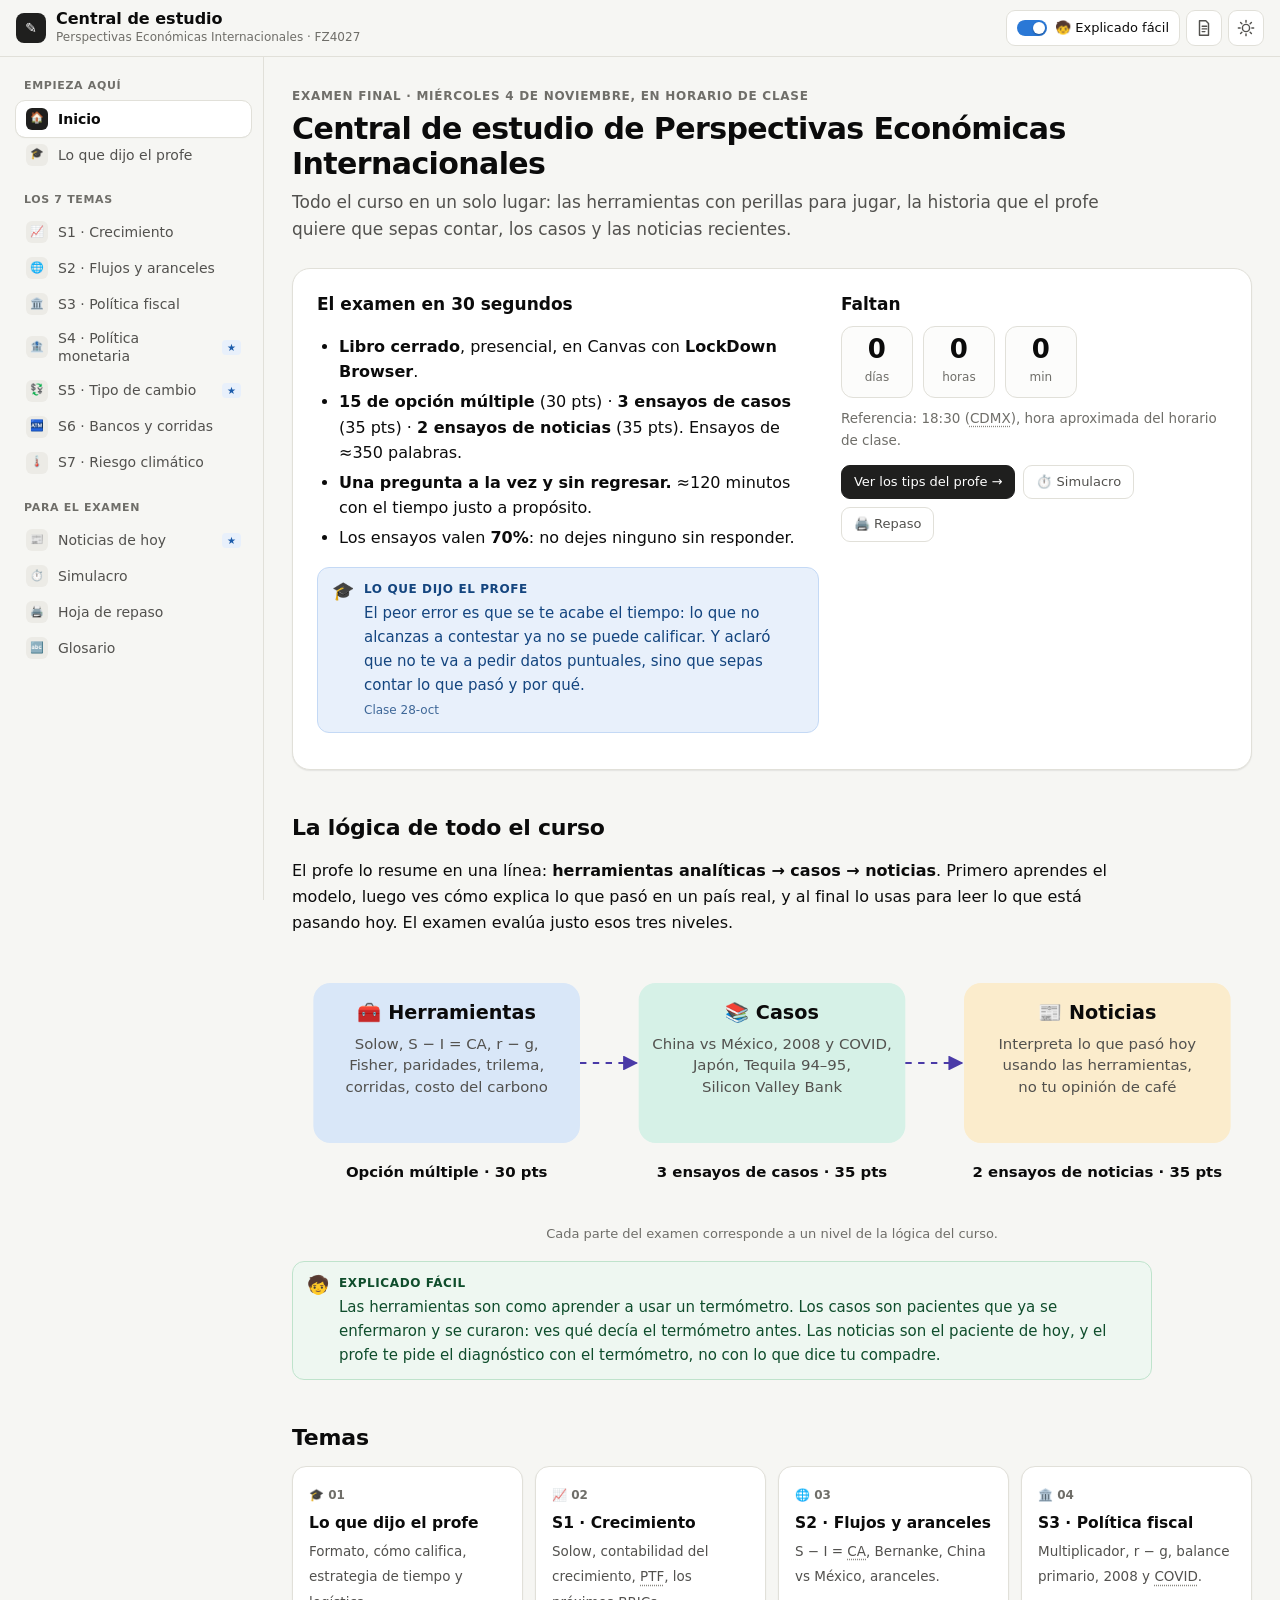
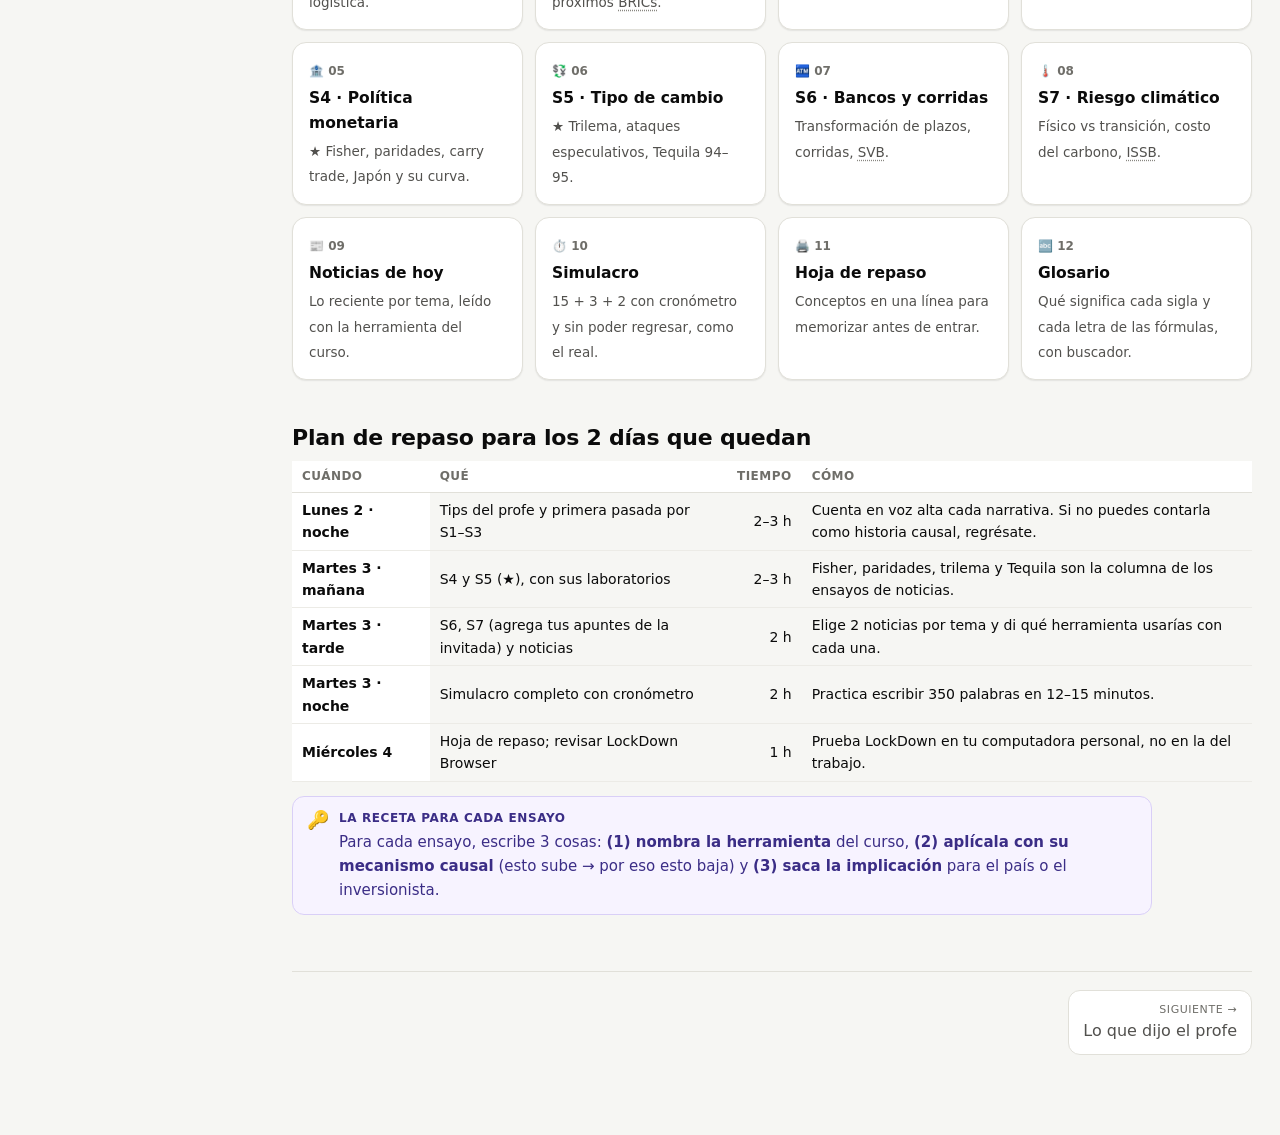
==== estudio.html @ ca7703e8 "Central de estudio de Perspectivas Económicas Internacionales Guía interactiva para el examen final " ====
<!doctype html>
<html lang="es"><head><meta charset="utf-8"><meta name="viewport" content="width=device-width,initial-scale=1">
<title>Central de estudio · Perspectivas Económicas Internacionales</title>
<meta name="robots" content="noindex,nofollow">
<meta name="description" content="Guía de estudio interactiva de Perspectivas Económicas Internacionales FZ4027 (MBA EGADE): crecimiento, flujos, política fiscal y monetaria, tipo de cambio, bancos y riesgo climático.">
<link rel="stylesheet" href="css/app.css?v=5">
<link rel="stylesheet" href="css/estudio.css?v=5">
<script>try{var t=localStorage.getItem('theme');if(t)document.documentElement.setAttribute('data-theme',t);}catch(e){}</script>
</head><body class="est">
<header class="topbar">
  <div class="tb-row" style="padding:0 16px">
    <button class="icon-btn menu-btn" id="bMenu" title="Menú" aria-label="Menú"><svg viewBox="0 0 20 20"><path d="M3 5h14M3 10h14M3 15h14"/></svg></button>
    <a class="brand" href="#/inicio" style="text-decoration:none;color:inherit"><span class="logo" aria-hidden="true">✎</span><div><b>Central de estudio</b><small>Perspectivas Económicas Internacionales · FZ4027</small></div></a>
    <span class="spacer"></span>
    <div class="tb-tools">
      <button class="tog" id="bKid" title="Mostrar u ocultar las explicaciones sencillas" aria-pressed="true"><span class="sw"></span><span>🧒 Explicado fácil</span></button>
      <a class="icon-btn" href="#/repaso" title="Hoja de repaso imprimible" aria-label="Hoja de repaso"><svg viewBox="0 0 20 20"><path d="M5 2h7l3 3v13H5z"/><path d="M8 8h5M8 11h5M8 14h3"/></svg></a>
      <button class="icon-btn" id="bTheme" title="Cambiar tema claro/oscuro" aria-label="Tema"><svg viewBox="0 0 20 20"><circle cx="10" cy="10" r="4"/><path d="M10 1.5v2M10 16.5v2M1.5 10h2M16.5 10h2M4 4l1.4 1.4M14.6 14.6 16 16M4 16l1.4-1.4M14.6 5.4 16 4"/></svg></button>
    </div>
  </div>
</header>
<div class="est-layout">
  <nav class="side" id="side" aria-label="Temas"></nav>
  <main class="main" id="main"></main>
</div>
<div class="scrim2" id="scrim2"></div>
<script src="assets/echarts.min.js"></script>
<script src="js/estudio/core.js?v=5"></script>
<script src="js/estudio/glosario_datos.js?v=5"></script>
<script src="js/estudio/glosario_motor.js?v=5"></script>
<script src="js/estudio/s00_inicio.js?v=5"></script>
<script src="js/estudio/s01_examen.js?v=5"></script>
<script src="js/estudio/s10_crecimiento.js?v=5"></script>
<script src="js/estudio/s20_flujos.js?v=5"></script>
<script src="js/estudio/s30_fiscal.js?v=5"></script>
<script src="js/estudio/s40_monetaria.js?v=5"></script>
<script src="js/estudio/s50_cambio.js?v=5"></script>
<script src="js/estudio/s60_bancos.js?v=5"></script>
<script src="js/estudio/s70_clima.js?v=5"></script>
<script src="js/estudio/s80_noticias.js?v=5"></script>
<script src="js/estudio/s90_simulacro.js?v=5"></script>
<script src="js/estudio/s95_repaso.js?v=5"></script>
<script src="js/estudio/s96_glosario.js?v=5"></script>
<script src="js/estudio/boot.js?v=5"></script>
</body></html>
---- css/app.css ----
/* ---------- tokens ---------- */
:root{color-scheme:light;
  --page:#f6f6f3;--surface:#fcfcfb;--card:#ffffff;--ink:#0b0b0b;--ink2:#52514e;--muted:#6f6e69;--axis:#898781;--line:#e1e0d9;--line2:#ecebe6;--grid:#ecebe6;
  --accent:#2a78d6;--accent-ink:#1c5cab;--accent-wash:#e8f0fb;--hover:#f3f2ee;--btn-on:#1f1f1e;--btn-on-ink:#ffffff;
  --note-bg:#fff7ed;--note-bd:#f6d7b0;--note-ink:#7c2d12;--shadow:0 1px 2px rgba(11,11,11,.05),0 1px 1px rgba(11,11,11,.03);--shadow-lg:0 12px 40px rgba(11,11,11,.18);
  --c1:#2a78d6;--c2:#eb6834;--c3:#1baf7a;--c4:#eda100;--c5:#4a3aa7;--c6:#e87ba4;--c7:#008300;--c8:#e34948;
  --seq0:#e8f0fb;--seq1:#1c5cab;--div-neg:#2a78d6;--div-mid:#f0efec;--div-pos:#e34948;--good:#006300;--bad:#b42318}
@media (prefers-color-scheme:dark){:root:not([data-theme="light"]){color-scheme:dark;
  --page:#0f0f0e;--surface:#1a1a19;--card:#1a1a19;--ink:#f6f5f1;--ink2:#c3c2b7;--muted:#9a9890;--axis:#8a8880;--line:#2f2f2c;--line2:#262624;--grid:#2c2c2a;
  --accent:#3987e5;--accent-ink:#86b6ef;--accent-wash:#16273d;--hover:#242422;--btn-on:#f3f2ee;--btn-on-ink:#141414;
  --note-bg:#2b2117;--note-bd:#5a3d1e;--note-ink:#f5c9a3;--shadow:0 1px 2px rgba(0,0,0,.4);--shadow-lg:0 12px 40px rgba(0,0,0,.6);
  --c1:#3987e5;--c2:#d95926;--c3:#199e70;--c4:#c98500;--c5:#9085e9;--c6:#d55181;--c7:#008300;--c8:#e66767;
  --seq0:#1f2833;--seq1:#86b6ef;--div-neg:#3987e5;--div-mid:#383835;--div-pos:#e66767;--good:#0ca30c;--bad:#f97066}}
:root[data-theme="dark"]{color-scheme:dark;
  --page:#0f0f0e;--surface:#1a1a19;--card:#1a1a19;--ink:#f6f5f1;--ink2:#c3c2b7;--muted:#9a9890;--axis:#8a8880;--line:#2f2f2c;--line2:#262624;--grid:#2c2c2a;
  --accent:#3987e5;--accent-ink:#86b6ef;--accent-wash:#16273d;--hover:#242422;--btn-on:#f3f2ee;--btn-on-ink:#141414;
  --note-bg:#2b2117;--note-bd:#5a3d1e;--note-ink:#f5c9a3;--shadow:0 1px 2px rgba(0,0,0,.4);--shadow-lg:0 12px 40px rgba(0,0,0,.6);
  --c1:#3987e5;--c2:#d95926;--c3:#199e70;--c4:#c98500;--c5:#9085e9;--c6:#d55181;--c7:#008300;--c8:#e66767;
  --seq0:#1f2833;--seq1:#86b6ef;--div-neg:#3987e5;--div-mid:#383835;--div-pos:#e66767;--good:#0ca30c;--bad:#f97066}

/* ---------- base ---------- */
*{box-sizing:border-box}html{scroll-behavior:smooth;scroll-padding-top:calc(var(--hdr,110px) + 12px)}
body{margin:0;background:var(--page);color:var(--ink);font:15px/1.5 system-ui,-apple-system,"Segoe UI",Roboto,sans-serif;-webkit-font-smoothing:antialiased;overflow-x:hidden}
.wrap{max-width:1360px;margin:0 auto;padding-left:16px;padding-right:16px}
a{color:var(--accent-ink)}
button{font:inherit;color:inherit}
h2{font-size:20px;line-height:1.3;margin:40px 0 4px;letter-spacing:-.01em}
h3{font-size:15px;margin:22px 0 10px;color:var(--ink2);font-weight:600}
.sub{color:var(--ink2);margin:0 0 14px;font-size:14px;max-width:80ch}
.hide{display:none!important}
.tag{display:inline-block;font-size:11px;line-height:1;padding:3px 6px;border-radius:5px;background:var(--accent-wash);color:var(--accent-ink);font-weight:600;vertical-align:1px}
.num{font-variant-numeric:tabular-nums}

/* ---------- top bar ---------- */
.topbar{position:sticky;top:0;z-index:30;background:color-mix(in srgb,var(--page) 88%,transparent);backdrop-filter:saturate(1.4) blur(10px);border-bottom:1px solid var(--line)}
.tb-row{display:flex;align-items:center;gap:12px;min-height:56px}
.brand{display:flex;align-items:center;gap:10px;flex:none}.brand b{display:block;font-size:16px;line-height:1.2}.brand small{display:block;color:var(--muted);font-size:12px}
.logo{width:30px;height:30px;border-radius:8px;display:grid;place-items:center;background:var(--btn-on);color:var(--btn-on-ink);font-size:14px}
.tabs{display:flex;gap:2px;margin:0 auto;padding:3px;background:var(--line2);border-radius:10px;overflow-x:auto;scrollbar-width:none;max-width:100%}
.tabs::-webkit-scrollbar{display:none}
.tabs button{border:0;background:transparent;padding:7px 14px;border-radius:8px;cursor:pointer;white-space:nowrap;font-size:14px;color:var(--ink2)}
.tabs button:hover{color:var(--ink)}
.tabs button.on{background:var(--card);color:var(--ink);font-weight:600;box-shadow:var(--shadow)}
.tabs .new{font-size:10px;font-weight:700;letter-spacing:.04em;text-transform:uppercase;color:var(--accent-ink);background:var(--accent-wash);border-radius:4px;padding:2px 5px;margin-right:6px;vertical-align:1px}
.tb-tools{display:flex;gap:6px;flex:none}
.icon-btn{width:36px;height:36px;display:grid;place-items:center;border:1px solid var(--line);border-radius:9px;background:var(--card);cursor:pointer;color:var(--ink2);font-size:16px}
.icon-btn:hover{color:var(--ink);background:var(--hover)}
.icon-btn svg{width:18px;height:18px;fill:none;stroke:currentColor;stroke-width:1.6;stroke-linecap:round;stroke-linejoin:round}
.tb-sub{min-height:48px;gap:10px;flex-wrap:wrap;padding-top:2px;padding-bottom:8px}
.tb-sub:empty{display:none}
.ctl{display:flex;align-items:center;gap:8px;font-size:13px;color:var(--muted)}
.seg{display:inline-flex;border:1px solid var(--line);border-radius:9px;background:var(--card);padding:2px;gap:2px}
.seg button{border:0;background:transparent;padding:5px 10px;border-radius:7px;cursor:pointer;font-size:13px;color:var(--ink2);display:inline-flex;align-items:center;gap:6px;white-space:nowrap}
.seg button:hover{background:var(--hover);color:var(--ink)}
.seg button.on{background:var(--btn-on);color:var(--btn-on-ink);font-weight:600}
.seg button:disabled{opacity:.35;cursor:not-allowed;background:transparent}
.seg svg{width:16px;height:16px;fill:none;stroke:currentColor;stroke-width:1.6;stroke-linecap:round;stroke-linejoin:round;flex:none}
.tog{display:inline-flex;align-items:center;gap:8px;border:1px solid var(--line);border-radius:9px;padding:5px 10px;background:var(--card);font-size:13px;cursor:pointer;user-select:none;color:var(--ink2);white-space:nowrap}
.tog .sw{width:30px;height:16px;border-radius:8px;background:var(--line);position:relative;transition:background .15s;flex:none}
.tog .sw::after{content:"";position:absolute;top:2px;left:2px;width:12px;height:12px;border-radius:50%;background:#fff;box-shadow:0 1px 2px rgba(0,0,0,.3);transition:left .15s}
.tog.on{color:var(--ink)}.tog.on .sw{background:var(--accent)}.tog.on .sw::after{left:16px}
select.sel{font:inherit;font-size:13px;color:var(--ink);background:var(--card);border:1px solid var(--line);border-radius:9px;padding:6px 28px 6px 10px;appearance:none;cursor:pointer;
  background-image:linear-gradient(45deg,transparent 50%,var(--muted) 50%),linear-gradient(135deg,var(--muted) 50%,transparent 50%);background-position:calc(100% - 15px) 52%,calc(100% - 10px) 52%;background-size:5px 5px;background-repeat:no-repeat;max-width:100%}
.spacer{flex:1}
.lbl-s{display:inline}
@media(max-width:1100px){.tb-row:first-child{flex-wrap:wrap;padding-top:8px;padding-bottom:8px;row-gap:8px}.tabs{order:3;margin:0;width:100%}.tb-tools{margin-left:auto}}
@media(max-width:720px){.seg .lbl-s{display:none}.seg button{padding:6px 8px}
  .tb-sub{flex-wrap:nowrap;overflow-x:auto;scrollbar-width:none;min-height:44px;padding-bottom:6px}.tb-sub::-webkit-scrollbar{display:none}.tb-sub .spacer{display:none}
  .brand small{display:none}.tb-row:first-child{row-gap:6px;padding-top:6px;padding-bottom:6px}.icon-btn{width:32px;height:32px}.hero h1{font-size:22px}h2{font-size:18px;margin-top:32px}}

/* ---------- page header / sections ---------- */
.hero{padding:22px 0 4px}
.hero h1{font-size:26px;margin:0 0 6px;letter-spacing:-.02em;line-height:1.2}
.toc{display:flex;gap:6px;flex-wrap:wrap;margin:10px 0 0}
.toc a{font-size:13px;text-decoration:none;color:var(--ink2);border:1px solid var(--line);background:var(--card);border-radius:999px;padding:4px 11px}
.toc a:hover{color:var(--ink);border-color:var(--axis)}
.chips{display:grid;grid-template-columns:repeat(auto-fill,minmax(220px,1fr));gap:8px;margin:14px 0 6px}
.chip{display:flex;align-items:center;gap:10px;background:var(--card);border:1px solid var(--line);border-radius:10px;padding:9px 12px;min-width:0}
.chip b{font-size:14px;white-space:nowrap}.chip span{color:var(--muted);font-size:12px;overflow:hidden;text-overflow:ellipsis;white-space:nowrap}
.sw-dot{width:12px;height:12px;border-radius:3px;flex:none;display:inline-block}
.sw-dot.co{border-radius:50%;}
.note{background:var(--note-bg);border:1px solid var(--note-bd);border-radius:10px;padding:10px 14px;font-size:14px;color:var(--note-ink);margin:12px 0}

/* ---------- cards ---------- */
.card{background:var(--card);border:1px solid var(--line);border-radius:12px;box-shadow:var(--shadow);min-width:0;display:flex;flex-direction:column}
.card-h{display:flex;flex-wrap:wrap;align-items:flex-start;gap:6px 8px;padding:12px 12px 0 14px}
.card-t{flex:1 1 230px;min-width:0}
.card-t b{display:block;font-size:15px;line-height:1.3}
.card-t button.lnk{all:unset;cursor:pointer;font-weight:600;font-size:15px;line-height:1.3;border-bottom:1px dashed var(--axis)}
.card-t button.lnk:hover{color:var(--accent-ink);border-color:var(--accent-ink)}
.card-t small{display:block;color:var(--muted);font-size:12px;margin-top:2px}
.card-a{display:flex;gap:4px;flex:none;align-items:center;margin-left:auto}
.card-a .seg button{padding:4px 6px}
.mini{width:28px;height:28px;display:grid;place-items:center;border:1px solid transparent;border-radius:7px;background:transparent;cursor:pointer;color:var(--muted)}
.mini:hover{background:var(--hover);color:var(--ink);border-color:var(--line)}
.mini svg{width:16px;height:16px;fill:none;stroke:currentColor;stroke-width:1.6;stroke-linecap:round;stroke-linejoin:round}
.chart{width:100%;position:relative}
.card-f{padding:0 14px 12px;font-size:13px;color:var(--ink2)}
.card-f .insight{margin:0}
.badge-n{display:inline-block;margin:6px 14px 0;font-size:11px;color:var(--muted);border:1px dashed var(--line);border-radius:6px;padding:2px 6px}
.grid{display:grid;grid-template-columns:repeat(auto-fill,minmax(300px,1fr));gap:12px}
.grid2{display:grid;grid-template-columns:repeat(auto-fit,minmax(min(100%,520px),1fr));gap:12px}
.stack>*+*{margin-top:12px}
.menu{position:relative}
.menu-pop{position:absolute;right:0;top:32px;z-index:15;background:var(--card);border:1px solid var(--line);border-radius:10px;box-shadow:var(--shadow-lg);padding:4px;min-width:210px;display:none}
.menu-pop.open{display:block}
.menu-pop button{display:flex;width:100%;gap:8px;align-items:center;border:0;background:transparent;padding:8px 10px;border-radius:7px;cursor:pointer;font-size:13px;text-align:left;color:var(--ink)}
.menu-pop button:hover{background:var(--hover)}
.menu-pop hr{border:0;border-top:1px solid var(--line);margin:4px}
.menu-pop .mh{font-size:11px;color:var(--muted);padding:6px 10px 2px;text-transform:uppercase;letter-spacing:.05em}
.menu-pop button.on{font-weight:600}
.menu-pop button.on::after{content:"✓";margin-left:auto;color:var(--accent-ink)}

/* ---------- tables ---------- */
.tbl{overflow:auto;max-height:72vh;border-radius:12px}
table{border-collapse:collapse;width:100%;font-size:13px}
th,td{padding:7px 10px;border-bottom:1px solid var(--line2);text-align:right;white-space:nowrap;font-variant-numeric:tabular-nums}
th:first-child,td:first-child{text-align:left;position:sticky;left:0;background:var(--card);z-index:1}
th{background:var(--card);position:sticky;top:0;z-index:2;color:var(--ink2);font-weight:600;font-size:12px}
th:first-child{z-index:3}
tr.cat td{background:var(--line2);font-weight:700;text-align:left;font-size:12px;color:var(--ink2);text-transform:uppercase;letter-spacing:.04em}
td button.it,th button.it{all:unset;cursor:pointer;border-bottom:1px dashed var(--axis)}td button.it:hover,th button.it:hover{color:var(--accent-ink)}
.th-sw{display:inline-block;width:8px;height:8px;border-radius:2px;margin-right:6px;vertical-align:0}
.bdg{display:inline-block;padding:2px 9px;border-radius:999px;font-weight:600;font-size:12px;border:1px solid var(--line);background:var(--card)}

/* ---------- comparador ---------- */
.lab{display:grid;grid-template-columns:320px minmax(0,1fr);gap:14px;align-items:start;margin-top:14px}
.lab-side{position:sticky;top:calc(var(--hdr,60px) + 12px);max-height:calc(100vh - var(--hdr,60px) - 24px);overflow:auto;display:flex;flex-direction:column;gap:12px;padding-bottom:4px}
.panel{background:var(--card);border:1px solid var(--line);border-radius:12px;padding:12px 14px}
.panel h4{margin:0 0 8px;font-size:12px;text-transform:uppercase;letter-spacing:.05em;color:var(--muted);display:flex;align-items:center;gap:6px}
.panel h4 .spacer{flex:1}
.panel h4 button{all:unset;cursor:pointer;color:var(--accent-ink);font-size:12px;text-transform:none;letter-spacing:0}
.ents{display:grid;grid-template-columns:1fr 1fr;gap:6px}
.ent{display:flex;align-items:center;gap:8px;padding:7px 9px;border:1px solid var(--line);border-radius:9px;background:var(--card);cursor:pointer;font-size:13px;user-select:none;min-width:0}
.ent span{overflow:hidden;text-overflow:ellipsis;white-space:nowrap}
.ent:hover{border-color:var(--axis)}
.ent.on{border-color:var(--ink);box-shadow:inset 0 0 0 1px var(--ink);font-weight:600}
.ent:not(.on) .sw-dot{opacity:.35}
.presets{display:flex;flex-wrap:wrap;gap:6px}
.pill{border:1px solid var(--line);background:var(--card);border-radius:999px;padding:4px 10px;font-size:12px;cursor:pointer;color:var(--ink2)}
.pill:hover{border-color:var(--axis);color:var(--ink)}
.pill.on{background:var(--btn-on);color:var(--btn-on-ink);border-color:var(--btn-on)}
.items{display:flex;flex-direction:column;gap:2px;max-height:none}
.items details{border-top:1px solid var(--line2)}
.items summary{cursor:pointer;padding:7px 0;font-size:13px;font-weight:600;color:var(--ink2);list-style:none;display:flex;align-items:center;gap:6px}
.items summary::before{content:"▸";font-size:10px;color:var(--muted);transition:transform .15s}
.items details[open] summary::before{transform:rotate(90deg)}
.items summary .cnt{margin-left:auto;font-weight:400;color:var(--muted);font-size:12px}
.items label{display:flex;align-items:center;gap:8px;font-size:13px;padding:4px 2px 4px 14px;cursor:pointer;border-radius:6px}
.items label:hover{background:var(--hover)}
.items label.na{color:var(--muted);cursor:not-allowed}
.items input{accent-color:var(--accent);margin:0}
.lab-main{min-width:0;display:flex;flex-direction:column;gap:12px}
.lab-bar{display:flex;flex-wrap:wrap;gap:8px;align-items:center}
.find{display:flex;flex-direction:column;gap:6px}
.find .rw{display:flex;gap:8px;align-items:baseline;font-size:13px}
.find .rw b{min-width:0}
.dev-bar{height:8px;border-radius:4px;background:var(--line2);position:relative;flex:1;min-width:60px}
.dev-bar i{position:absolute;top:0;bottom:0;border-radius:4px}
@media(max-width:960px){.lab{grid-template-columns:1fr}.lab-side{position:static;max-height:none}}

/* ---------- drawer ---------- */
.scrim{position:fixed;inset:0;background:rgba(0,0,0,.28);z-index:40;opacity:0;pointer-events:none;transition:opacity .2s}
.scrim.open{opacity:1;pointer-events:auto}
.drawer{position:fixed;top:0;right:0;bottom:0;width:min(560px,100vw);background:var(--surface);z-index:50;box-shadow:var(--shadow-lg);transform:translateX(102%);transition:transform .25s ease;display:flex;flex-direction:column;border-left:1px solid var(--line)}
.drawer.open{transform:none}
.dr-head{display:flex;align-items:center;gap:8px;padding:10px 12px;border-bottom:1px solid var(--line)}
.dr-title{flex:1;min-width:0;font-weight:600;font-size:15px;overflow:hidden;text-overflow:ellipsis;white-space:nowrap}
.dr-body{overflow:auto;padding:16px 18px 40px;font-size:14px}
.dr-body h5{font-size:12px;text-transform:uppercase;letter-spacing:.05em;color:var(--muted);margin:20px 0 6px}
.dr-body p{margin:0 0 8px;color:var(--ink2)}
.dr-kicker{font-size:12px;color:var(--muted);margin-bottom:4px}
.dr-name{font-size:22px;font-weight:700;letter-spacing:-.01em;margin:0 0 4px;line-height:1.25}
.formula{background:var(--card);border:1px solid var(--line);border-radius:10px;padding:14px;font-size:15px;color:var(--ink);text-align:center;line-height:1.8;overflow-x:auto}
.frac{display:inline-flex;flex-direction:column;vertical-align:middle;text-align:center;margin:0 4px;line-height:1.35}
.frac>span:first-child{border-bottom:1.5px solid currentColor;padding:0 6px 2px}.frac>span:last-child{padding:2px 6px 0}
.rel{display:flex;flex-wrap:wrap;gap:6px}
.callout{border-left:3px solid var(--accent);background:var(--accent-wash);padding:10px 12px;border-radius:0 8px 8px 0;color:var(--ink);margin:8px 0}
.callout p{color:var(--ink)}
.dr-body table{font-size:12.5px}
.dr-body .tbl{border:1px solid var(--line);max-height:none;background:var(--card)}
.gloss-list{display:flex;flex-direction:column}
.gloss-list button{all:unset;cursor:pointer;padding:8px 6px;border-bottom:1px solid var(--line2);display:flex;gap:8px;align-items:baseline}
.gloss-list button:hover{background:var(--hover)}
.gloss-list small{color:var(--muted);margin-left:auto;font-size:12px;white-space:nowrap}
.search{width:100%;font:inherit;padding:9px 12px;border:1px solid var(--line);border-radius:9px;background:var(--card);color:var(--ink);margin-bottom:10px}
.foot{color:var(--muted);font-size:13px;padding-top:28px;padding-bottom:48px}
@media (prefers-reduced-motion:reduce){*{transition:none!important;scroll-behavior:auto!important}}
.pick>summary{cursor:pointer;font-size:13px;color:var(--accent-ink);padding:4px 0;list-style:none}
.pick>summary::-webkit-details-marker,.items summary::-webkit-details-marker{display:none}
.pick[open]>summary{color:var(--muted)}
.dr-body th{white-space:normal;vertical-align:bottom;line-height:1.3}.dr-body th,.dr-body td{padding:6px 7px}.dr-body td:last-child{white-space:normal}
/* tipos no disponibles: icono en trama de semitono (halftone) */
.seg button:disabled,.menu-pop button:disabled{opacity:.55;cursor:not-allowed;background:transparent!important;color:var(--muted)}
.seg button:disabled svg,.menu-pop button:disabled svg{-webkit-mask:radial-gradient(circle,#000 .95px,transparent 1.15px) 0 0/2.6px 2.6px;mask:radial-gradient(circle,#000 .95px,transparent 1.15px) 0 0/2.6px 2.6px;stroke-width:2.4}
.seg button:disabled .lbl-s{text-decoration:line-through;text-decoration-color:var(--line)}
.menu-pop button:disabled:hover{background:transparent}
/* exportar imagen */
.modal{position:fixed;inset:0;z-index:60;background:rgba(0,0,0,.4);display:none;align-items:center;justify-content:center;padding:16px}
.modal.open{display:flex}
.modal-c{background:var(--surface);border:1px solid var(--line);border-radius:14px;box-shadow:var(--shadow-lg);width:min(1100px,100%);max-height:calc(100vh - 32px);display:flex;flex-direction:column;overflow:hidden}
.exp-b{display:grid;grid-template-columns:minmax(0,1fr) 300px;gap:16px;padding:16px;overflow:auto}
.exp-prev{display:flex;align-items:center;justify-content:center;background:var(--line2);border-radius:10px;padding:12px;min-height:240px}
.exp-prev img{max-width:100%;max-height:64vh;box-shadow:0 2px 12px rgba(0,0,0,.18);border-radius:4px}
.exp-prev.chk{background:repeating-conic-gradient(#cfcfcb 0 25%,#f4f4f1 0 50%) 0 0/16px 16px}
.exp-o{display:flex;flex-direction:column;gap:8px}
.exp-o .seg{flex-wrap:wrap}
@media(max-width:760px){.exp-b{grid-template-columns:1fr}}
---- css/estudio.css ----
/* Central de estudio — estilos propios. Se carga DESPUÉS de css/app.css (de ahí salen tokens, topbar, .seg, .tog, .icon-btn, .frac). */
:root{--side:264px;--read:860px;--kid-bg:#eef7f1;--kid-bd:#bfe3cc;--kid-ink:#0f4d2c;--warn-bg:#fdf0ef;--warn-bd:#f3c4c0;--warn-ink:#8a1c14;
  --tip-bg:var(--accent-wash);--tip-bd:#c4d9f5;--tip-ink:#14457f;--key-bg:#f7f3ff;--key-bd:#d9cff7;--key-ink:#3b2d86}
@media (prefers-color-scheme:dark){:root:not([data-theme="light"]){--kid-bg:#14251b;--kid-bd:#24513a;--kid-ink:#a6e3bf;--warn-bg:#2a1615;--warn-bd:#5c2622;--warn-ink:#f6b0a8;
  --tip-bd:#24476f;--tip-ink:#a9cbf5;--key-bg:#1e1a33;--key-bd:#3c3370;--key-ink:#cbc2fa}}
:root[data-theme="dark"]{--kid-bg:#14251b;--kid-bd:#24513a;--kid-ink:#a6e3bf;--warn-bg:#2a1615;--warn-bd:#5c2622;--warn-ink:#f6b0a8;
  --tip-bd:#24476f;--tip-ink:#a9cbf5;--key-bg:#1e1a33;--key-bd:#3c3370;--key-ink:#cbc2fa}

body.est{font-size:16px;line-height:1.6}
.est .topbar .tb-row{min-height:56px}
.est-layout{display:grid;grid-template-columns:var(--side) minmax(0,1fr);gap:0;max-width:1440px;margin:0 auto}
/* ---------- sidebar ---------- */
.side{position:sticky;top:57px;height:calc(100vh - 57px);overflow-y:auto;padding:16px 12px 40px 16px;border-right:1px solid var(--line);scrollbar-width:thin}
.side h6{font-size:11px;text-transform:uppercase;letter-spacing:.06em;color:var(--muted);margin:18px 8px 6px;font-weight:700}
.side h6:first-child{margin-top:4px}
.side a{display:flex;align-items:center;gap:10px;padding:7px 10px;border-radius:9px;text-decoration:none;color:var(--ink2);font-size:14px;line-height:1.3}
.side a:hover{background:var(--hover);color:var(--ink)}
.side a.on{background:var(--card);color:var(--ink);font-weight:600;box-shadow:var(--shadow);outline:1px solid var(--line)}
.side a .n{width:22px;height:22px;border-radius:6px;display:grid;place-items:center;font-size:11px;font-weight:700;background:var(--line2);color:var(--ink2);flex:none}
.side a.on .n{background:var(--btn-on);color:var(--btn-on-ink)}
.side a .dot{margin-left:auto;font-size:10px;font-weight:700;color:var(--accent-ink);background:var(--accent-wash);border-radius:4px;padding:1px 5px}
.side a .dot.no{color:var(--muted);background:var(--line2)}
.menu-btn{display:none}
@media(max-width:980px){.est-layout{grid-template-columns:minmax(0,1fr)}.menu-btn{display:grid}
  .side{position:fixed;z-index:45;left:0;top:0;bottom:0;height:100vh;width:min(300px,86vw);background:var(--surface);transform:translateX(-102%);transition:transform .2s ease;box-shadow:var(--shadow-lg)}
  .side.open{transform:none}}
.scrim2{position:fixed;inset:0;background:rgba(0,0,0,.35);z-index:44;display:none}.scrim2.on{display:block}

/* ---------- main content ---------- */
.main{min-width:0;padding:8px 28px 80px}
@media(max-width:720px){.main{padding:4px 16px 60px}}
.sec-head{max-width:var(--read);padding:22px 0 6px}
.sec-head .kicker{font-size:12px;font-weight:700;letter-spacing:.06em;text-transform:uppercase;color:var(--muted);display:flex;gap:8px;align-items:center;flex-wrap:wrap}
.sec-head h1{font-size:30px;line-height:1.15;letter-spacing:-.02em;margin:6px 0 8px}
.sec-head .lead{font-size:17px;color:var(--ink2);margin:0}
@media(max-width:720px){.sec-head h1{font-size:24px}.sec-head .lead{font-size:15.5px}}
.badge{display:inline-flex;align-items:center;gap:5px;font-size:11px;font-weight:700;letter-spacing:.02em;border-radius:999px;padding:3px 9px;text-transform:none}
.badge.in{background:var(--accent-wash);color:var(--accent-ink)}
.badge.star{background:#fff1d6;color:#7a4b00}.est [data-theme="dark"] .badge.star{background:#3a2a0c}
@media (prefers-color-scheme:dark){:root:not([data-theme="light"]) .badge.star{background:#3a2a0c;color:#f6cf86}}
:root[data-theme="dark"] .badge.star{background:#3a2a0c;color:#f6cf86}
.badge.out{background:var(--line2);color:var(--muted)}
.prose{max-width:var(--read)}
.prose p,.prose li{max-width:76ch}
.main h2{font-size:22px;margin:44px 0 8px;letter-spacing:-.01em;scroll-margin-top:80px}
.main h3{font-size:17px;margin:28px 0 8px;color:var(--ink);font-weight:650}
.main h2 .hn{color:var(--muted);font-weight:600;margin-right:6px}
.main ul,.main ol{padding-left:22px}.main li{margin:4px 0}
.muted{color:var(--muted)}.small{font-size:13.5px}
.good{color:var(--good)}.bad{color:var(--bad)}
hr.sep{border:0;border-top:1px solid var(--line);margin:36px 0}

/* ---------- callouts ---------- */
.co{border-radius:12px;padding:12px 16px 12px 46px;margin:14px 0;position:relative;max-width:var(--read);font-size:15px;border:1px solid}
.co::before{position:absolute;left:14px;top:11px;font-size:18px;line-height:1.3}
.co>b:first-child{display:block;font-size:12px;text-transform:uppercase;letter-spacing:.05em;margin-bottom:2px}
.co p{margin:4px 0}
.co.tip{background:var(--tip-bg);border-color:var(--tip-bd);color:var(--tip-ink)}.co.tip::before{content:"🎓"}
.co.warn{background:var(--warn-bg);border-color:var(--warn-bd);color:var(--warn-ink)}.co.warn::before{content:"⚠️"}
.co.kid{background:var(--kid-bg);border-color:var(--kid-bd);color:var(--kid-ink)}.co.kid::before{content:"🧒"}
.co.key{background:var(--key-bg);border-color:var(--key-bd);color:var(--key-ink)}.co.key::before{content:"🔑"}
.co.note{background:var(--note-bg);border-color:var(--note-bd);color:var(--note-ink)}.co.note::before{content:"📝"}
.co q{font-style:italic}.co q::before{content:"“"}.co q::after{content:"”"}
.co .src{display:block;font-size:12px;opacity:.8;margin-top:4px}
body.kid-off .co.kid{display:none}

/* ---------- formula ---------- */
.formula{display:flex;align-items:center;flex-wrap:wrap;gap:6px 10px;background:var(--card);border:1px solid var(--line);border-left:4px solid var(--accent);border-radius:10px;padding:12px 16px;margin:12px 0;font-size:17px;max-width:var(--read);overflow-x:auto}
.formula .eq{font-weight:700}
.formula .nm{font-size:12px;color:var(--muted);width:100%;text-transform:uppercase;letter-spacing:.05em;font-weight:700}
.formula small{font-size:13px;color:var(--muted)}

/* ---------- cards & grids ---------- */
.card2{background:var(--card);border:1px solid var(--line);border-radius:14px;padding:16px 18px;box-shadow:var(--shadow);min-width:0}
.card2>h3:first-child,.card2>h4:first-child{margin-top:0}
.card2 h4{margin:0 0 6px;font-size:15px}
.g2{display:grid;grid-template-columns:repeat(2,minmax(0,1fr));gap:14px;margin:14px 0}
.g3{display:grid;grid-template-columns:repeat(3,minmax(0,1fr));gap:14px;margin:14px 0}
.g4{display:grid;grid-template-columns:repeat(4,minmax(0,1fr));gap:12px;margin:14px 0}
@media(max-width:1100px){.g4{grid-template-columns:repeat(2,minmax(0,1fr))}.g3{grid-template-columns:repeat(2,minmax(0,1fr))}}
@media(max-width:720px){.g2,.g3,.g4{grid-template-columns:minmax(0,1fr)}}
.wide{max-width:1180px}

/* ---------- concept block (ficha) ---------- */
.concept{background:var(--card);border:1px solid var(--line);border-radius:16px;padding:18px 20px;margin:20px 0;box-shadow:var(--shadow);max-width:1180px;scroll-margin-top:80px}
.concept>header{display:flex;align-items:baseline;gap:10px;flex-wrap:wrap;margin-bottom:6px}
.concept>header h3{margin:0;font-size:20px}
.concept .cols{display:grid;grid-template-columns:minmax(0,1.05fr) minmax(0,1fr);gap:22px;align-items:start}
@media(max-width:900px){.concept .cols{grid-template-columns:minmax(0,1fr)}}
.concept .co,.concept .formula{max-width:none}

/* ---------- figures / illustrations ---------- */
.fig{margin:16px 0;max-width:var(--read)}
.fig.full{max-width:1180px}
.fig svg{width:100%;height:auto;display:block}
.fig figcaption{font-size:13px;color:var(--muted);margin-top:6px;text-align:center}
/* clases de color para SVG inline (las variables CSS no funcionan como atributos de presentación) */
.ill text{fill:var(--ink);font-family:system-ui,-apple-system,"Segoe UI",Roboto,sans-serif}
.ill .t2{fill:var(--ink2)}.ill .tm{fill:var(--muted)}.ill .tw{fill:#fff}
.ill .ln{stroke:var(--ink2);fill:none;stroke-width:2}.ill .lnm{stroke:var(--axis);fill:none;stroke-width:1.5}.ill .dash{stroke-dasharray:5 4}
.ill .bg{fill:var(--card)}.ill .bg2{fill:var(--line2)}.ill .bd{stroke:var(--line);fill:var(--card);stroke-width:1.5}
.ill .f1{fill:var(--c1)}.ill .f2{fill:var(--c2)}.ill .f3{fill:var(--c3)}.ill .f4{fill:var(--c4)}.ill .f5{fill:var(--c5)}.ill .f6{fill:var(--c6)}.ill .f7{fill:var(--c7)}.ill .f8{fill:var(--c8)}
.ill .s1{stroke:var(--c1)}.ill .s2{stroke:var(--c2)}.ill .s3{stroke:var(--c3)}.ill .s4{stroke:var(--c4)}.ill .s5{stroke:var(--c5)}.ill .s6{stroke:var(--c6)}.ill .s7{stroke:var(--c7)}.ill .s8{stroke:var(--c8)}
.ill .w1{fill:color-mix(in srgb,var(--c1) 18%,var(--card))}.ill .w2{fill:color-mix(in srgb,var(--c2) 18%,var(--card))}.ill .w3{fill:color-mix(in srgb,var(--c3) 18%,var(--card))}.ill .w4{fill:color-mix(in srgb,var(--c4) 20%,var(--card))}
.ill .w5{fill:color-mix(in srgb,var(--c5) 18%,var(--card))}.ill .w6{fill:color-mix(in srgb,var(--c6) 18%,var(--card))}.ill .w7{fill:color-mix(in srgb,var(--c7) 18%,var(--card))}.ill .w8{fill:color-mix(in srgb,var(--c8) 18%,var(--card))}
.ill .fgood{fill:var(--good)}.ill .fbad{fill:var(--bad)}.ill .sgood{stroke:var(--good)}.ill .sbad{stroke:var(--bad)}
.ill .anim-flow{stroke-dasharray:6 6;animation:flow 1.2s linear infinite}
@keyframes flow{to{stroke-dashoffset:-24}}
@media (prefers-reduced-motion:reduce){.ill .anim-flow{animation:none}}

/* ---------- knobs ---------- */
.knobs{display:flex;flex-direction:column;gap:12px;background:var(--surface);border:1px solid var(--line);border-radius:12px;padding:14px 16px}
.knobs .kh{display:flex;justify-content:space-between;align-items:center;gap:8px;font-size:12px;font-weight:700;text-transform:uppercase;letter-spacing:.05em;color:var(--muted)}
.knob{display:grid;grid-template-columns:1fr auto;gap:2px 10px;align-items:center}
.knob label{font-size:14px;color:var(--ink2)}
.knob output{font-variant-numeric:tabular-nums;font-weight:700;font-size:14px;min-width:64px;text-align:right}
.knob input[type=range]{grid-column:1/-1;width:100%;accent-color:var(--accent);height:22px;margin:0;cursor:pointer}
.knob .hint{grid-column:1/-1;font-size:12px;color:var(--muted);margin-top:-2px}
.knob.changed label{color:var(--accent-ink);font-weight:600}
.btn{display:inline-flex;align-items:center;gap:6px;border:1px solid var(--line);background:var(--card);border-radius:9px;padding:6px 12px;font-size:13px;cursor:pointer;color:var(--ink2);text-decoration:none}
.btn:hover{background:var(--hover);color:var(--ink)}
.btn.pri{background:var(--btn-on);color:var(--btn-on-ink);border-color:var(--btn-on)}
.btn.sm{padding:3px 9px;font-size:12px}
.btnrow{display:flex;flex-wrap:wrap;gap:8px;margin:10px 0}
.btn.on{background:var(--accent-wash);color:var(--accent-ink);border-color:var(--accent)}

/* ---------- stat tiles ---------- */
.tiles{display:grid;grid-template-columns:repeat(auto-fill,minmax(150px,1fr));gap:10px}
.tile{background:var(--card);border:1px solid var(--line);border-radius:12px;padding:10px 12px;min-width:0}
.tile .tl{font-size:12px;color:var(--muted);line-height:1.3}
.tile .tv{font-size:22px;font-weight:700;font-variant-numeric:tabular-nums;line-height:1.25;margin-top:2px}
.tile .td{font-size:12px;font-variant-numeric:tabular-nums;color:var(--muted)}
.tile .td.up{color:var(--good)}.tile .td.dn{color:var(--bad)}
.tile.hl{border-color:var(--accent);box-shadow:0 0 0 1px var(--accent) inset}
.tile .tn{font-size:12px;color:var(--ink2);margin-top:3px;line-height:1.35}

/* ---------- charts ---------- */
.chart{width:100%;height:300px}
.chart.h220{height:220px}.chart.h360{height:360px}.chart.h420{height:420px}

/* ---------- tables ---------- */
.tbl{width:100%;border-collapse:collapse;font-size:14px;font-variant-numeric:tabular-nums}
.tbl th,.tbl td{padding:6px 10px;border-bottom:1px solid var(--line2);text-align:right;white-space:nowrap}
.tbl th:first-child,.tbl td:first-child{text-align:left;white-space:normal}
.tbl thead th{font-size:12px;color:var(--muted);font-weight:700;text-transform:uppercase;letter-spacing:.04em;border-bottom:1px solid var(--line)}
.tbl tr.tot td{font-weight:700;border-top:1px solid var(--axis)}
.tbl tr.sub td{color:var(--muted);font-size:13px}
.tbl td.pos{color:var(--good)}.tbl td.neg{color:var(--bad)}
.tblwrap{overflow-x:auto;max-width:100%}

/* ---------- reveal / quiz ---------- */
details.reveal{border:1px solid var(--line);border-radius:12px;background:var(--card);margin:12px 0;max-width:var(--read)}
details.reveal>summary{cursor:pointer;padding:10px 14px;font-weight:600;list-style:none;display:flex;align-items:center;gap:8px}
details.reveal>summary::-webkit-details-marker{display:none}
details.reveal>summary::before{content:"▸";transition:transform .15s;color:var(--muted)}
details.reveal[open]>summary::before{transform:rotate(90deg)}
details.reveal>.rb{padding:0 16px 14px}
.quiz{display:flex;flex-direction:column;gap:12px;max-width:var(--read)}
.qz{background:var(--card);border:1px solid var(--line);border-radius:12px;padding:12px 14px}
.qz .qq{font-weight:600;margin-bottom:8px}
.qz .qo{display:flex;flex-direction:column;gap:6px}
.qz button{text-align:left;border:1px solid var(--line);background:var(--surface);border-radius:9px;padding:8px 12px;cursor:pointer;font-size:14.5px}
.qz button:hover{background:var(--hover)}
.qz button.ok{border-color:var(--good);background:color-mix(in srgb,var(--good) 12%,var(--card))}
.qz button.ko{border-color:var(--bad);background:color-mix(in srgb,var(--bad) 10%,var(--card))}
.qz .qw{font-size:14px;margin-top:8px;color:var(--ink2);display:none}.qz.done .qw{display:block}

/* ---------- home ---------- */
.hero2{background:var(--card);border:1px solid var(--line);border-radius:18px;padding:22px 24px;box-shadow:var(--shadow);max-width:1180px;margin-top:18px;display:grid;grid-template-columns:minmax(0,1.3fr) minmax(0,1fr);gap:22px}
@media(max-width:900px){.hero2{grid-template-columns:minmax(0,1fr)}}
.count{display:flex;gap:10px;flex-wrap:wrap}
.count div{background:var(--surface);border:1px solid var(--line);border-radius:12px;padding:8px 12px;text-align:center;min-width:72px}
.count b{display:block;font-size:26px;font-variant-numeric:tabular-nums;line-height:1.1}.count span{font-size:12px;color:var(--muted)}
.map{display:grid;grid-template-columns:repeat(auto-fill,minmax(230px,1fr));gap:12px;max-width:1180px;margin:14px 0}
.map a{display:block;text-decoration:none;color:inherit;background:var(--card);border:1px solid var(--line);border-radius:14px;padding:14px 16px;box-shadow:var(--shadow)}
.map a:hover{border-color:var(--axis)}
.map a b{display:block;font-size:15.5px;margin:4px 0 2px}.map a span{font-size:13.5px;color:var(--ink2)}
.map a .n{font-size:12px;color:var(--muted);font-weight:700}
.pager{display:flex;justify-content:space-between;gap:12px;margin-top:56px;max-width:1180px;border-top:1px solid var(--line);padding-top:18px}
.pager a{text-decoration:none;color:var(--ink2);border:1px solid var(--line);border-radius:12px;padding:10px 14px;background:var(--card);max-width:48%}
.pager a:hover{color:var(--ink);border-color:var(--axis)}
.pager a small{display:block;font-size:11px;color:var(--muted);text-transform:uppercase;letter-spacing:.05em}

/* ---------- lab ---------- */
.lab{display:grid;grid-template-columns:300px minmax(0,1fr);gap:16px;align-items:start;max-width:1320px}
.lab .lab-k{position:sticky;top:72px;max-height:calc(100vh - 90px);overflow-y:auto;display:flex;flex-direction:column;gap:12px}
@media(max-width:1100px){.lab{grid-template-columns:minmax(0,1fr)}.lab .lab-k{position:static;max-height:none}}
.stm{display:grid;grid-template-columns:repeat(auto-fit,minmax(min(100%,310px),1fr));gap:12px}
.stm .tbl td,.stm .tbl th{padding:4px 8px;font-size:13px}
.flash{animation:flash .9s ease}
@keyframes flash{0%{background:color-mix(in srgb,var(--accent) 28%,transparent)}100%{background:transparent}}

/* ---------- print ---------- */
@media print{
  .topbar,.side,.pager,.no-print,.scrim2{display:none!important}
  .est-layout{display:block}.main{padding:0}
  body{background:#fff;color:#000;font-size:11px}
  .co,.card2,.concept,.formula{break-inside:avoid;box-shadow:none}
  .print-only{display:block!important}
}
.print-only{display:none}

/* ---------- narrativa: línea de tiempo ---------- */
.tline{list-style:none;margin:14px 0 18px;padding:0;position:relative}
.tline::before{content:"";position:absolute;left:61px;top:6px;bottom:6px;width:2px;background:var(--line)}
.tline li{display:grid;grid-template-columns:54px 1fr;gap:22px;padding:6px 0;position:relative}
.tline li::before{content:"";position:absolute;left:57px;top:13px;width:10px;height:10px;border-radius:50%;background:var(--accent);box-shadow:0 0 0 3px var(--page)}
.tline .ty{font-size:12px;font-weight:700;color:var(--accent-ink);text-align:right;line-height:1.3;padding-top:4px;font-variant-numeric:tabular-nums}
.tline li>div>b{display:block;font-size:15px}.tline p{margin:2px 0 0;font-size:14px;color:var(--ink2);line-height:1.45}

/* celdas de texto largo en E.table: permiten salto de línea */
.tbl td.wrap,.tbl th.wrap{white-space:normal;text-align:left}
.tbl td.wrap{min-width:170px}

/* evita que tablas y fórmulas ensanchen la columna de la ficha en pantallas angostas */
.concept .cols>*{min-width:0}
.formula{max-width:100%;flex-wrap:wrap;overflow-wrap:anywhere}
.formula>*{min-width:0}

/* ---------- glosario: leyenda de variables, siglas y popover ---------- */
.fvars{width:100%;margin-top:8px;padding-top:8px;border-top:1px dashed var(--line);display:grid;gap:4px;font-weight:400}
.fvars.open{border-top:0;margin-top:0;padding-top:0}
.fv{display:grid;grid-template-columns:minmax(44px,auto) minmax(0,1fr);gap:10px;font-size:13px;line-height:1.4;color:var(--ink2);align-items:baseline}
.fv>b{color:var(--ink);font-weight:700;min-width:44px;font-variant-numeric:tabular-nums}
.fv i{font-style:normal;font-weight:600;color:var(--ink)}
.fv sub,.fv sup{font-size:.72em}
abbr.gl{text-decoration:underline dotted;text-decoration-color:var(--axis);text-underline-offset:3px;cursor:help}
.glx{font-size:.92em;color:var(--muted)}
.gl-tema{margin:0 0 14px}
#glpop{position:fixed;z-index:80;max-width:320px;background:var(--card);color:var(--ink);border:1px solid var(--line);border-radius:10px;box-shadow:var(--shadow-lg);padding:10px 12px;font-size:13px;line-height:1.4;pointer-events:none}
#glpop .pn{font-weight:600;margin:2px 0 4px}
#glpop .pd{color:var(--ink2)}
@media print{abbr.gl{text-decoration:none}#glpop{display:none}.gl-tema{display:none}}
#glpop[hidden]{display:none}
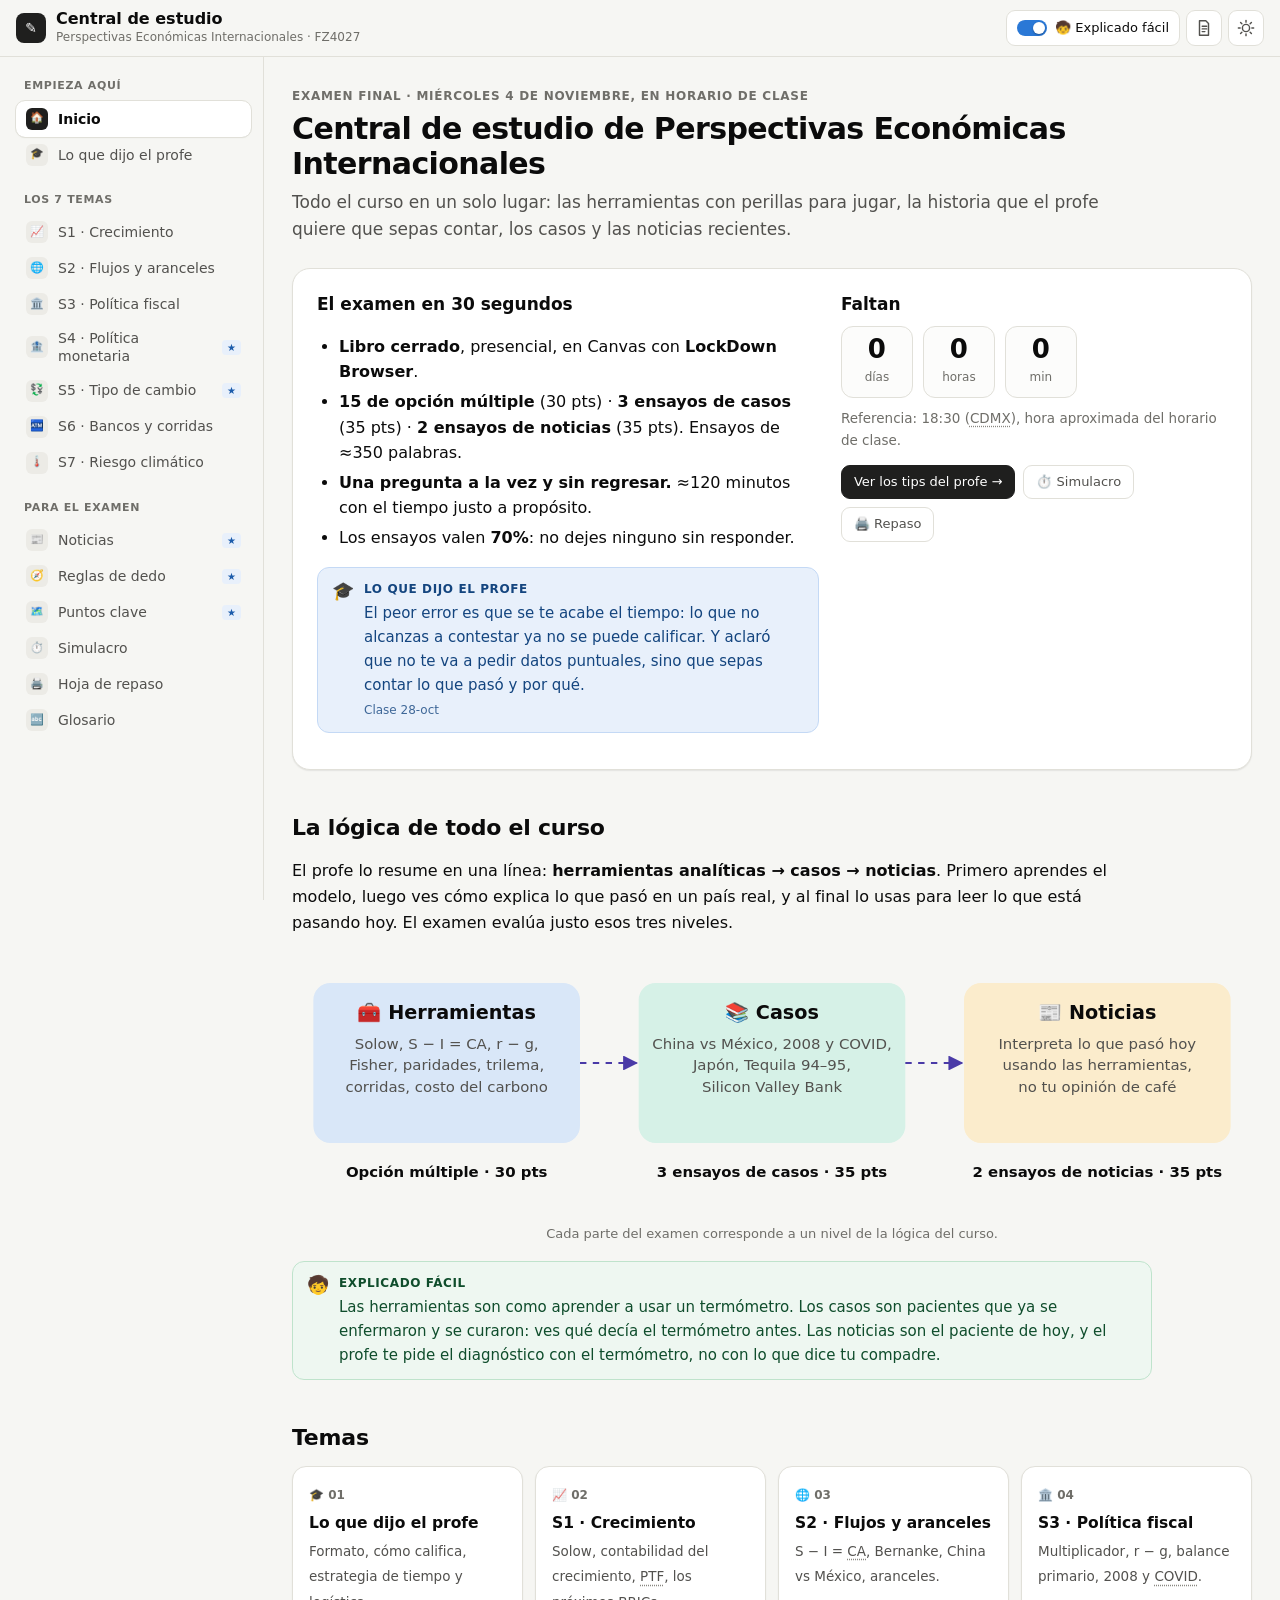
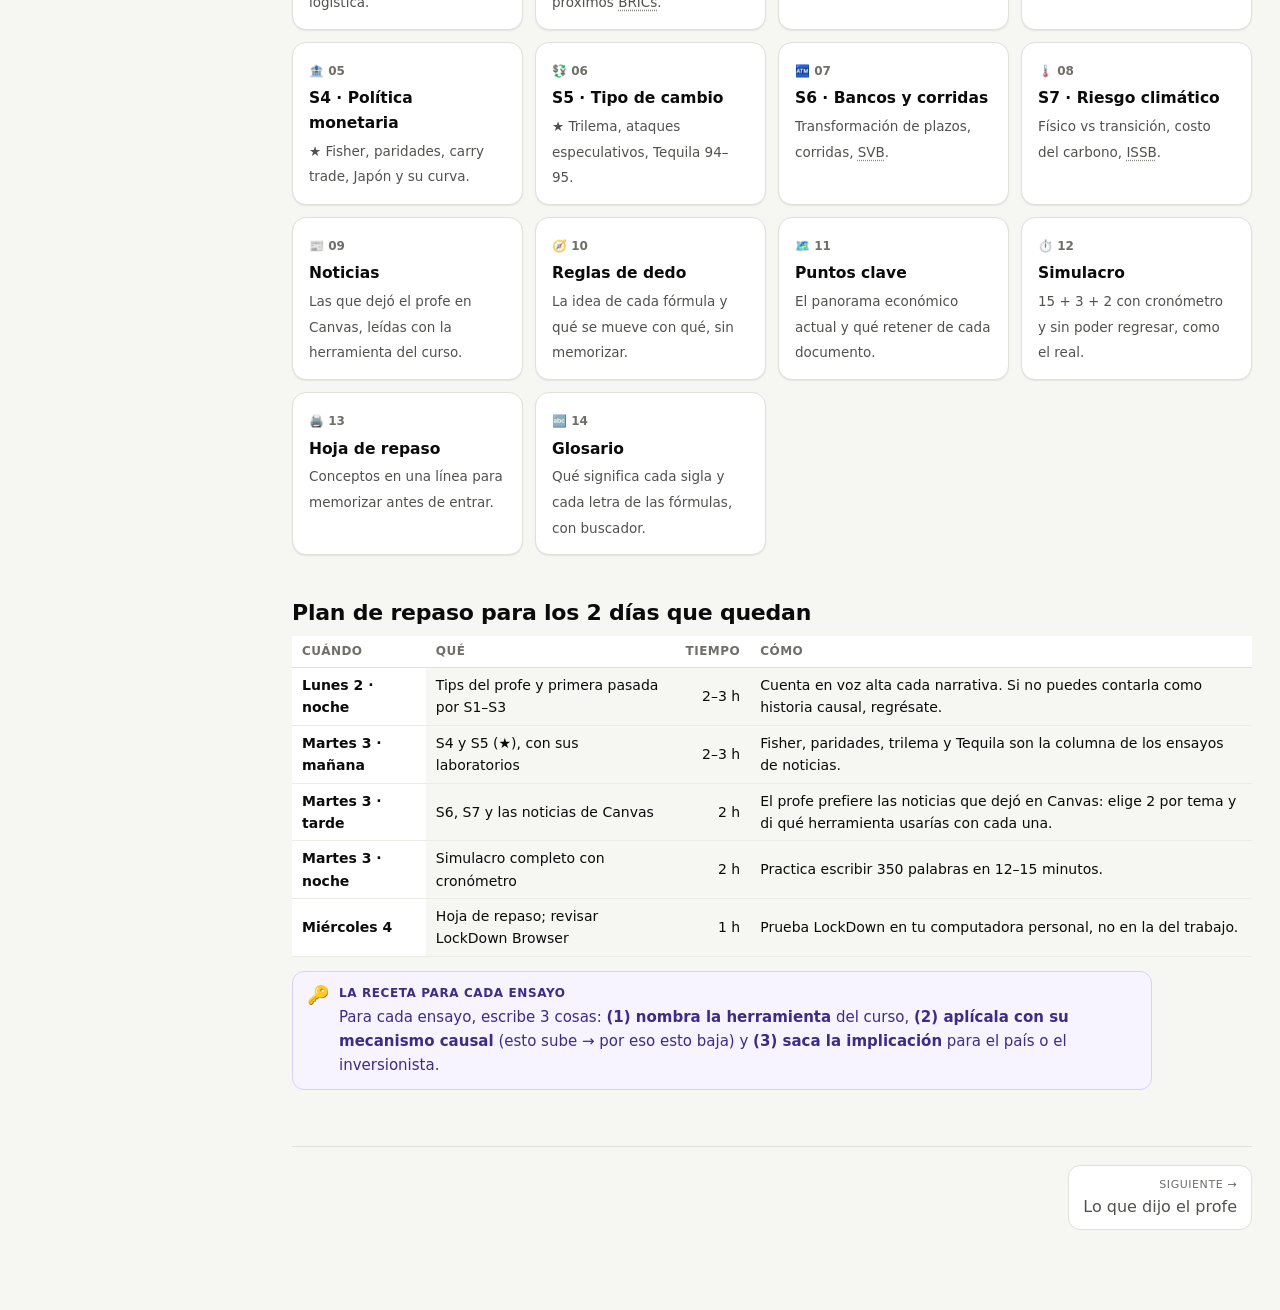
==== commit 001bf520: "Agrega reglas de dedo, puntos clave y noticias de Canvas - Reglas de dedo: la idea de cada fórmula y" ====
--- a/estudio.html
+++ b/estudio.html
@@ -3,8 +3,8 @@
 <title>Central de estudio · Perspectivas Económicas Internacionales</title>
 <meta name="robots" content="noindex,nofollow">
 <meta name="description" content="Guía de estudio interactiva de Perspectivas Económicas Internacionales FZ4027 (MBA EGADE): crecimiento, flujos, política fiscal y monetaria, tipo de cambio, bancos y riesgo climático.">
-<link rel="stylesheet" href="css/app.css?v=5">
-<link rel="stylesheet" href="css/estudio.css?v=5">
+<link rel="stylesheet" href="css/app.css?v=7">
+<link rel="stylesheet" href="css/estudio.css?v=7">
 <script>try{var t=localStorage.getItem('theme');if(t)document.documentElement.setAttribute('data-theme',t);}catch(e){}</script>
 </head><body class="est">
 <header class="topbar">
@@ -25,21 +25,24 @@
 </div>
 <div class="scrim2" id="scrim2"></div>
 <script src="assets/echarts.min.js"></script>
-<script src="js/estudio/core.js?v=5"></script>
-<script src="js/estudio/glosario_datos.js?v=5"></script>
-<script src="js/estudio/glosario_motor.js?v=5"></script>
-<script src="js/estudio/s00_inicio.js?v=5"></script>
-<script src="js/estudio/s01_examen.js?v=5"></script>
-<script src="js/estudio/s10_crecimiento.js?v=5"></script>
-<script src="js/estudio/s20_flujos.js?v=5"></script>
-<script src="js/estudio/s30_fiscal.js?v=5"></script>
-<script src="js/estudio/s40_monetaria.js?v=5"></script>
-<script src="js/estudio/s50_cambio.js?v=5"></script>
-<script src="js/estudio/s60_bancos.js?v=5"></script>
-<script src="js/estudio/s70_clima.js?v=5"></script>
-<script src="js/estudio/s80_noticias.js?v=5"></script>
-<script src="js/estudio/s90_simulacro.js?v=5"></script>
-<script src="js/estudio/s95_repaso.js?v=5"></script>
-<script src="js/estudio/s96_glosario.js?v=5"></script>
-<script src="js/estudio/boot.js?v=5"></script>
+<script src="js/estudio/core.js?v=7"></script>
+<script src="js/estudio/glosario_datos.js?v=7"></script>
+<script src="js/estudio/glosario_motor.js?v=7"></script>
+<script src="js/estudio/s00_inicio.js?v=7"></script>
+<script src="js/estudio/s01_examen.js?v=7"></script>
+<script src="js/estudio/s10_crecimiento.js?v=7"></script>
+<script src="js/estudio/s20_flujos.js?v=7"></script>
+<script src="js/estudio/s30_fiscal.js?v=7"></script>
+<script src="js/estudio/s40_monetaria.js?v=7"></script>
+<script src="js/estudio/s50_cambio.js?v=7"></script>
+<script src="js/estudio/s60_bancos.js?v=7"></script>
+<script src="js/estudio/s70_clima.js?v=7"></script>
+<script src="js/estudio/noticias_canvas.js?v=7"></script>
+<script src="js/estudio/s80_noticias.js?v=7"></script>
+<script src="js/estudio/s85_intuicion.js?v=7"></script>
+<script src="js/estudio/s86_contexto.js?v=7"></script>
+<script src="js/estudio/s90_simulacro.js?v=7"></script>
+<script src="js/estudio/s95_repaso.js?v=7"></script>
+<script src="js/estudio/s96_glosario.js?v=7"></script>
+<script src="js/estudio/boot.js?v=7"></script>
 </body></html>
